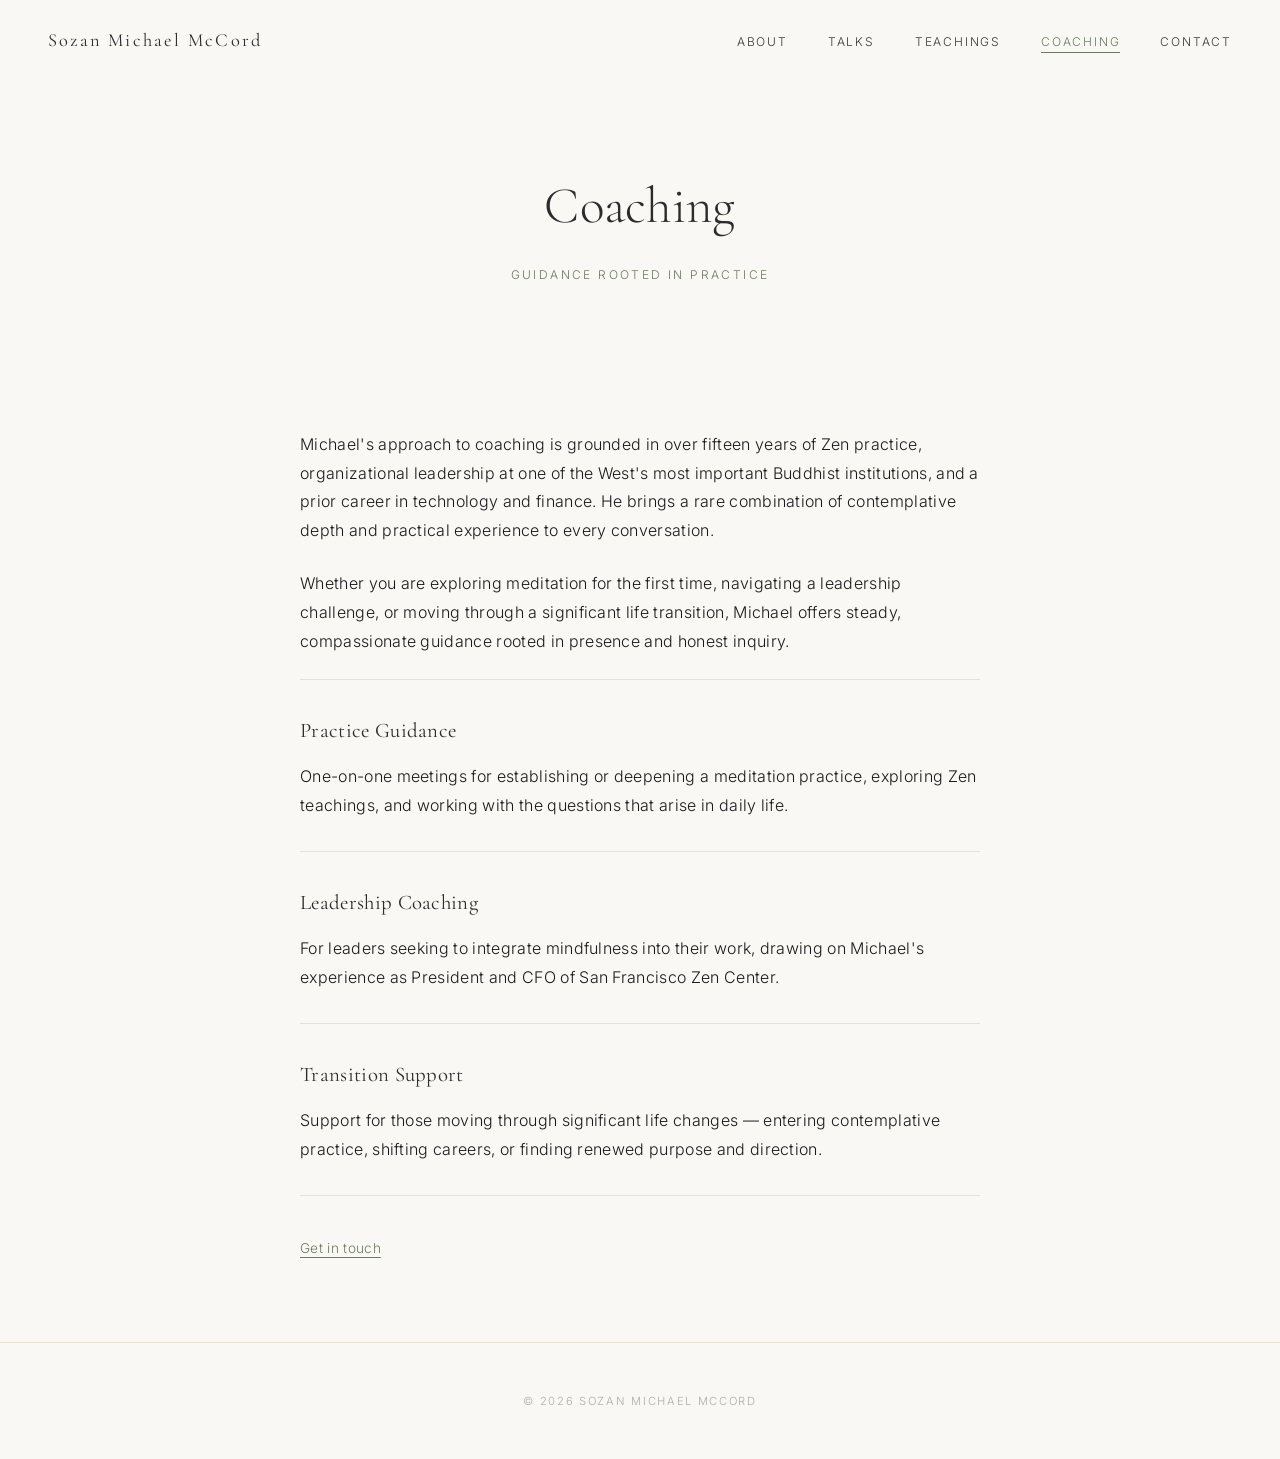
==== coaching.html @ 4ff05c6a "Build multi-page personal website for Sozan Michael McCord Static HTML/CSS site with 6 pages (index," ====
<!DOCTYPE html>
<html lang="en">
<head>
  <meta charset="UTF-8">
  <meta name="viewport" content="width=device-width, initial-scale=1.0">
  <title>Coaching — Sozan Michael McCord</title>
  <link rel="preconnect" href="https://fonts.googleapis.com">
  <link rel="preconnect" href="https://fonts.gstatic.com" crossorigin>
  <link href="https://fonts.googleapis.com/css2?family=Cormorant+Garamond:ital,wght@0,300;0,400;0,500;1,300;1,400;1,500&family=Inter:wght@300;400&display=swap" rel="stylesheet">
  <link rel="stylesheet" href="styles.css">
</head>
<body>

  <!-- Navigation -->
  <nav class="nav">
    <div class="nav-inner">
      <a href="index.html" class="nav-name">Sozan Michael McCord</a>
      <ul class="nav-links">
        <li><a href="about.html">About</a></li>
        <li><a href="talks.html">Talks</a></li>
        <li><a href="teachings.html">Teachings</a></li>
        <li><a href="coaching.html" class="active">Coaching</a></li>
        <li><a href="contact.html">Contact</a></li>
      </ul>
      <button class="hamburger" aria-label="Menu">
        <span></span>
        <span></span>
        <span></span>
      </button>
    </div>
  </nav>

  <div class="mobile-overlay"></div>
  <div class="mobile-panel">
    <a href="about.html">About</a>
    <a href="talks.html">Talks</a>
    <a href="teachings.html">Teachings</a>
    <a href="coaching.html" class="active">Coaching</a>
    <a href="contact.html">Contact</a>
  </div>

  <!-- Page Header -->
  <header class="page-header">
    <h1>Coaching</h1>
    <p class="subtitle">Guidance rooted in practice</p>
  </header>

  <!-- Offerings -->
  <section class="content-section">
    <div class="content-narrow reveal">
      <p>Michael's approach to coaching is grounded in over fifteen years of Zen practice, organizational leadership at one of the West's most important Buddhist institutions, and a prior career in technology and finance. He brings a rare combination of contemplative depth and practical experience to every conversation.</p>
      <p>Whether you are exploring meditation for the first time, navigating a leadership challenge, or moving through a significant life transition, Michael offers steady, compassionate guidance rooted in presence and honest inquiry.</p>

      <div class="offering">
        <h3>Practice Guidance</h3>
        <p>One-on-one meetings for establishing or deepening a meditation practice, exploring Zen teachings, and working with the questions that arise in daily life.</p>
      </div>

      <div class="offering">
        <h3>Leadership Coaching</h3>
        <p>For leaders seeking to integrate mindfulness into their work, drawing on Michael's experience as President and CFO of San Francisco Zen Center.</p>
      </div>

      <div class="offering">
        <h3>Transition Support</h3>
        <p>Support for those moving through significant life changes — entering contemplative practice, shifting careers, or finding renewed purpose and direction.</p>
      </div>

      <a href="contact.html" class="cta-link">Get in touch</a>
    </div>
  </section>

  <!-- Footer -->
  <footer class="footer">
    <p>&copy; 2026 Sozan Michael McCord</p>
  </footer>

  <script>
    window.addEventListener('scroll', () => {
      document.querySelector('.nav').classList.toggle('scrolled', window.scrollY > 50);
    });

    const hamburger = document.querySelector('.hamburger');
    const mobilePanel = document.querySelector('.mobile-panel');
    const mobileOverlay = document.querySelector('.mobile-overlay');

    function toggleMobile() {
      hamburger.classList.toggle('open');
      mobilePanel.classList.toggle('open');
      mobileOverlay.classList.toggle('open');
    }

    hamburger.addEventListener('click', toggleMobile);
    mobileOverlay.addEventListener('click', toggleMobile);

    const observer = new IntersectionObserver((entries) => {
      entries.forEach(entry => {
        if (entry.isIntersecting) entry.target.classList.add('visible');
      });
    }, { threshold: 0.15 });

    document.querySelectorAll('.reveal').forEach(el => observer.observe(el));
  </script>

</body>
</html>
---- styles.css ----
/* ── Custom Properties ── */
:root {
  --stone: #2c2c2c;
  --ink: #1a1a1a;
  --sand: #f5f0e8;
  --mist: #e8e2d6;
  --brush: #3a3a3a;
  --moss: #6b7c5e;
  --cloud: #faf8f4;
}

/* ── Reset & Base ── */
*,
*::before,
*::after {
  margin: 0;
  padding: 0;
  box-sizing: border-box;
}

html {
  scroll-behavior: smooth;
}

body {
  font-family: 'Inter', sans-serif;
  font-weight: 300;
  line-height: 1.8;
  letter-spacing: 0.02em;
  color: var(--ink);
  background: var(--cloud);
  -webkit-font-smoothing: antialiased;
  -moz-osx-font-smoothing: grayscale;
}

a {
  color: inherit;
  text-decoration: none;
}

ul {
  list-style: none;
}

img {
  max-width: 100%;
  display: block;
}

/* ── Typography ── */
h1, h2, h3, h4 {
  font-family: 'Cormorant Garamond', serif;
  font-weight: 300;
  color: var(--stone);
}

/* ── Navigation ── */
.nav {
  position: fixed;
  top: 0;
  left: 0;
  width: 100%;
  z-index: 1000;
  background: rgba(250, 248, 244, 0.9);
  backdrop-filter: blur(12px);
  -webkit-backdrop-filter: blur(12px);
  padding: 1.5rem 3rem;
  transition: padding 0.4s ease;
}

.nav.scrolled {
  padding: 0.8rem 3rem;
}

.nav-inner {
  max-width: 1200px;
  margin: 0 auto;
  display: flex;
  align-items: center;
  justify-content: space-between;
}

.nav-name {
  font-family: 'Cormorant Garamond', serif;
  font-weight: 400;
  font-size: 1.15rem;
  letter-spacing: 0.12em;
  color: var(--stone);
}

.nav-links {
  display: flex;
  gap: 2.5rem;
}

.nav-links a {
  font-size: 0.75rem;
  text-transform: uppercase;
  letter-spacing: 0.15em;
  color: var(--brush);
  position: relative;
  transition: color 0.3s ease;
}

.nav-links a::after {
  content: '';
  position: absolute;
  bottom: -4px;
  left: 0;
  width: 0;
  height: 1px;
  background: var(--moss);
  transition: width 0.3s ease;
}

.nav-links a:hover {
  color: var(--moss);
}

.nav-links a:hover::after {
  width: 100%;
}

.nav-links a.active {
  color: var(--moss);
}

.nav-links a.active::after {
  width: 100%;
}

/* ── Hamburger ── */
.hamburger {
  display: none;
  flex-direction: column;
  justify-content: center;
  gap: 5px;
  width: 28px;
  height: 28px;
  cursor: pointer;
  z-index: 1100;
  background: none;
  border: none;
}

.hamburger span {
  display: block;
  width: 100%;
  height: 1.5px;
  background: var(--stone);
  transition: transform 0.3s ease, opacity 0.3s ease;
}

.hamburger.open span:nth-child(1) {
  transform: translateY(6.5px) rotate(45deg);
}

.hamburger.open span:nth-child(2) {
  opacity: 0;
}

.hamburger.open span:nth-child(3) {
  transform: translateY(-6.5px) rotate(-45deg);
}

/* ── Mobile Nav Panel ── */
.mobile-panel {
  position: fixed;
  top: 0;
  right: -300px;
  width: 60vw;
  max-width: 300px;
  height: 100vh;
  background: var(--cloud);
  z-index: 1050;
  transition: right 0.4s ease;
  padding: 6rem 2rem 2rem;
  box-shadow: -4px 0 20px rgba(0, 0, 0, 0);
}

.mobile-panel.open {
  right: 0;
  box-shadow: -4px 0 20px rgba(0, 0, 0, 0.08);
}

.mobile-panel a {
  display: block;
  font-size: 0.8rem;
  text-transform: uppercase;
  letter-spacing: 0.15em;
  color: var(--brush);
  padding: 1rem 0;
  border-bottom: 1px solid var(--mist);
  transition: color 0.3s ease;
}

.mobile-panel a:hover,
.mobile-panel a.active {
  color: var(--moss);
}

.mobile-overlay {
  position: fixed;
  top: 0;
  left: 0;
  width: 100%;
  height: 100%;
  background: rgba(0, 0, 0, 0.15);
  z-index: 1040;
  opacity: 0;
  pointer-events: none;
  transition: opacity 0.4s ease;
}

.mobile-overlay.open {
  opacity: 1;
  pointer-events: auto;
}

/* ── Page Header ── */
.page-header {
  text-align: center;
  padding: 10rem 2rem 4rem;
}

.page-header h1 {
  font-size: clamp(2rem, 4vw, 3.5rem);
  margin-bottom: 0.75rem;
}

.page-header .subtitle {
  font-size: 0.75rem;
  text-transform: uppercase;
  letter-spacing: 0.2em;
  color: var(--moss);
}

/* ── Hero (index) ── */
.hero {
  min-height: 100vh;
  display: flex;
  flex-direction: column;
  align-items: center;
  justify-content: center;
  text-align: center;
  position: relative;
  padding: 2rem;
  overflow: hidden;
}

.hero-glow {
  position: absolute;
  width: 300px;
  height: 300px;
  border-radius: 50%;
  background: radial-gradient(circle, var(--moss) 0%, transparent 70%);
  opacity: 0.06;
  pointer-events: none;
  z-index: 0;
}

.hero-content {
  position: relative;
  z-index: 1;
}

.enso {
  width: 120px;
  height: 120px;
  opacity: 0;
  animation: fadeIn 2s ease forwards;
  margin: 0 auto 2rem;
}

@keyframes fadeIn {
  to { opacity: 0.2; }
}

@keyframes slideUp {
  from {
    opacity: 0;
    transform: translateY(20px);
  }
  to {
    opacity: 1;
    transform: translateY(0);
  }
}

.hero h1 {
  font-size: clamp(2.5rem, 5vw, 4.5rem);
  opacity: 0;
  animation: slideUp 1s ease forwards;
  animation-delay: 0.3s;
  margin-bottom: 1rem;
}

.hero .role {
  font-size: 0.8rem;
  text-transform: uppercase;
  letter-spacing: 0.25em;
  color: var(--moss);
  opacity: 0;
  animation: slideUp 1s ease forwards;
  animation-delay: 0.6s;
  margin-bottom: 0.5rem;
}

.hero .position {
  font-size: 0.7rem;
  text-transform: uppercase;
  letter-spacing: 0.2em;
  color: var(--brush);
  opacity: 0;
  animation: slideUp 1s ease forwards;
  animation-delay: 0.75s;
}

.hero .position span {
  opacity: 0.5;
}

.hero .verse {
  font-family: 'Cormorant Garamond', serif;
  font-weight: 300;
  font-style: italic;
  font-size: 1.15rem;
  line-height: 2;
  max-width: 400px;
  margin: 2.5rem auto 0;
  color: var(--stone);
  opacity: 0;
  animation: slideUp 1s ease forwards;
  animation-delay: 0.9s;
}

.scroll-hint {
  position: absolute;
  bottom: 3rem;
  display: flex;
  flex-direction: column;
  align-items: center;
  gap: 0.75rem;
  opacity: 0;
  animation: slideUp 1s ease forwards;
  animation-delay: 1.5s;
}

.scroll-hint span {
  font-size: 0.65rem;
  text-transform: uppercase;
  letter-spacing: 0.2em;
  color: var(--brush);
  opacity: 0.4;
}

.scroll-line {
  width: 1px;
  height: 40px;
  background: var(--brush);
  animation: pulse 2s ease-in-out infinite;
}

@keyframes pulse {
  0%, 100% { opacity: 0.2; }
  50% { opacity: 0.6; }
}

/* ── Content Sections ── */
.content-section {
  padding: 5rem 2rem;
}

.content-section.sand {
  background: var(--sand);
}

.content-narrow {
  max-width: 680px;
  margin: 0 auto;
}

.content-wide {
  max-width: 900px;
  margin: 0 auto;
}

.content-narrow p,
.content-wide p {
  margin-bottom: 1.5rem;
  color: var(--ink);
}

/* ── Scroll Reveal ── */
.reveal {
  opacity: 0;
  transform: translateY(30px);
  transition: opacity 0.8s ease, transform 0.8s ease;
}

.reveal.visible {
  opacity: 1;
  transform: translateY(0);
}

/* ── Timeline (about) ── */
.timeline {
  border-top: 1px solid var(--mist);
  margin-top: 3rem;
  padding-top: 2rem;
}

.timeline-item {
  display: flex;
  gap: 2rem;
  padding: 0.75rem 0;
}

.timeline-year {
  min-width: 90px;
  text-align: right;
  font-size: 0.8rem;
  color: var(--moss);
  letter-spacing: 0.05em;
  font-weight: 400;
}

.timeline-desc {
  font-size: 0.95rem;
  color: var(--brush);
}

/* ── Talks ── */
.filter-buttons {
  display: flex;
  flex-wrap: wrap;
  gap: 0.75rem;
  margin-bottom: 2.5rem;
}

.filter-btn {
  font-family: 'Inter', sans-serif;
  font-size: 0.7rem;
  text-transform: uppercase;
  letter-spacing: 0.12em;
  padding: 0.5rem 1.25rem;
  border: 1px solid var(--mist);
  background: transparent;
  color: var(--brush);
  cursor: pointer;
  transition: all 0.3s ease;
}

.filter-btn:hover,
.filter-btn.active {
  border-color: var(--moss);
  color: var(--moss);
  background: rgba(107, 124, 94, 0.06);
}

.talks-list {
  display: flex;
  flex-direction: column;
  gap: 0;
}

.talk-item {
  display: grid;
  grid-template-columns: 100px 1fr auto;
  align-items: center;
  gap: 1.5rem;
  padding: 1.25rem 1rem;
  border-bottom: 1px solid var(--mist);
  text-decoration: none;
  color: var(--ink);
  transition: transform 0.3s ease, box-shadow 0.3s ease;
}

.talk-item:first-child {
  border-top: 1px solid var(--mist);
}

.talk-item:hover {
  transform: translateX(4px);
  box-shadow: -3px 0 0 var(--moss);
}

.talk-date {
  font-size: 0.8rem;
  color: var(--brush);
  opacity: 0.7;
}

.talk-title {
  font-family: 'Cormorant Garamond', serif;
  font-weight: 400;
  font-size: 1.1rem;
  color: var(--stone);
}

.talk-tag {
  font-size: 0.65rem;
  text-transform: uppercase;
  letter-spacing: 0.1em;
  color: var(--moss);
  opacity: 0.8;
  white-space: nowrap;
}

.browse-link {
  display: inline-block;
  margin-top: 2.5rem;
  font-size: 0.8rem;
  color: var(--moss);
  letter-spacing: 0.05em;
  transition: opacity 0.3s ease;
}

.browse-link:hover {
  opacity: 0.7;
}

/* ── Teachings Quote ── */
.teaching-quote {
  max-width: 600px;
  margin: 0 auto;
  text-align: center;
  padding: 4rem 2rem;
}

.teaching-quote .line {
  width: 40px;
  height: 1px;
  background: var(--moss);
  margin: 0 auto 2.5rem;
}

.teaching-quote blockquote {
  font-family: 'Cormorant Garamond', serif;
  font-weight: 300;
  font-style: italic;
  font-size: clamp(1.4rem, 3vw, 2rem);
  line-height: 1.8;
  color: var(--stone);
  margin-bottom: 1.5rem;
}

.teaching-quote .attribution {
  font-size: 0.75rem;
  text-transform: uppercase;
  letter-spacing: 0.2em;
  color: var(--moss);
}

/* ── Coaching Offerings ── */
.offering {
  padding: 2rem 0;
  border-bottom: 1px solid var(--mist);
}

.offering:first-of-type {
  border-top: 1px solid var(--mist);
}

.offering h3 {
  font-family: 'Cormorant Garamond', serif;
  font-weight: 400;
  font-size: 1.3rem;
  margin-bottom: 0.75rem;
  color: var(--stone);
}

.offering p {
  margin-bottom: 0;
}

.cta-link {
  display: inline-block;
  margin-top: 2.5rem;
  font-size: 0.85rem;
  color: var(--moss);
  text-decoration: underline;
  text-underline-offset: 4px;
  transition: opacity 0.3s ease;
}

.cta-link:hover {
  opacity: 0.7;
}

/* ── Contact ── */
.contact-links {
  margin-top: 2rem;
}

.contact-links a {
  font-size: 0.8rem;
  text-transform: uppercase;
  letter-spacing: 0.12em;
  color: var(--moss);
  text-decoration: none;
  border-bottom: 1px solid transparent;
  transition: border-color 0.3s ease;
}

.contact-links a:hover {
  border-bottom-color: var(--moss);
}

/* ── Footer ── */
.footer {
  text-align: center;
  padding: 3rem 2rem;
  background: var(--cloud);
  border-top: 1px solid var(--mist);
}

.footer p {
  font-size: 0.7rem;
  text-transform: uppercase;
  letter-spacing: 0.15em;
  color: var(--brush);
  opacity: 0.4;
}

/* ── Responsive ── */
@media (max-width: 768px) {
  .nav {
    padding: 1rem 1.5rem;
  }

  .nav.scrolled {
    padding: 0.6rem 1.5rem;
  }

  .hamburger {
    display: flex;
  }

  .nav-links {
    display: none;
  }

  .page-header {
    padding: 8rem 1.5rem 3rem;
  }

  .content-section {
    padding: 3rem 1.5rem;
  }

  .talk-item {
    grid-template-columns: 1fr;
    gap: 0.25rem;
  }

  .talk-tag {
    justify-self: start;
  }

  .timeline-item {
    flex-direction: column;
    gap: 0.25rem;
  }

  .timeline-year {
    text-align: left;
  }

  .filter-buttons {
    gap: 0.5rem;
  }
}
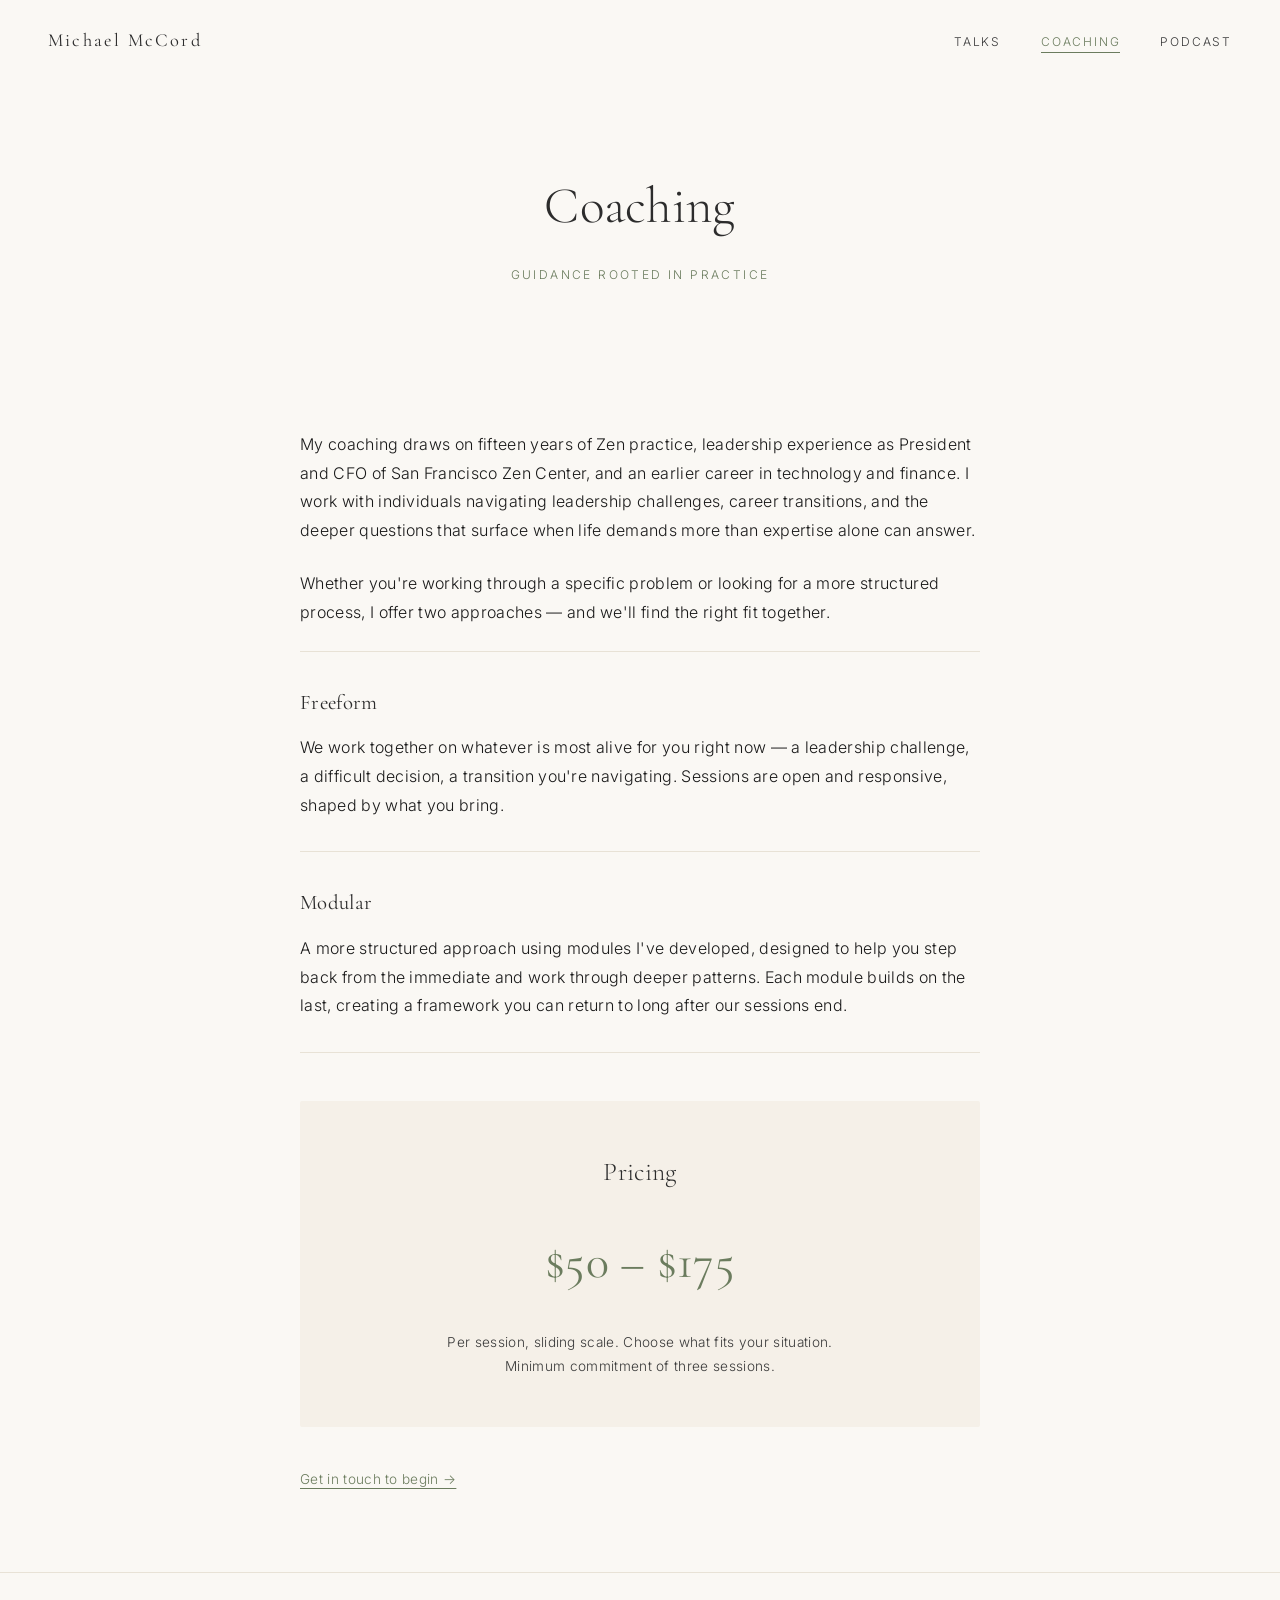
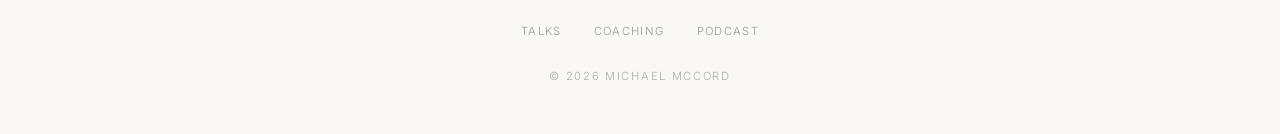
==== commit e9bc2ffa: "Restructure site: 4 pages with coaching pricing and Seeing Magenta podcast - Homepage: Zen priest / " ====
--- a/coaching.html
+++ b/coaching.html
@@ -3,7 +3,7 @@
 <head>
   <meta charset="UTF-8">
   <meta name="viewport" content="width=device-width, initial-scale=1.0">
-  <title>Coaching — Sozan Michael McCord</title>
+  <title>Coaching — Michael McCord</title>
   <link rel="preconnect" href="https://fonts.googleapis.com">
   <link rel="preconnect" href="https://fonts.gstatic.com" crossorigin>
   <link href="https://fonts.googleapis.com/css2?family=Cormorant+Garamond:ital,wght@0,300;0,400;0,500;1,300;1,400;1,500&family=Inter:wght@300;400&display=swap" rel="stylesheet">
@@ -14,13 +14,11 @@
   <!-- Navigation -->
   <nav class="nav">
     <div class="nav-inner">
-      <a href="index.html" class="nav-name">Sozan Michael McCord</a>
+      <a href="index.html" class="nav-name">Michael McCord</a>
       <ul class="nav-links">
-        <li><a href="about.html">About</a></li>
         <li><a href="talks.html">Talks</a></li>
-        <li><a href="teachings.html">Teachings</a></li>
         <li><a href="coaching.html" class="active">Coaching</a></li>
-        <li><a href="contact.html">Contact</a></li>
+        <li><a href="podcast.html">Podcast</a></li>
       </ul>
       <button class="hamburger" aria-label="Menu">
         <span></span>
@@ -32,11 +30,9 @@
 
   <div class="mobile-overlay"></div>
   <div class="mobile-panel">
-    <a href="about.html">About</a>
     <a href="talks.html">Talks</a>
-    <a href="teachings.html">Teachings</a>
     <a href="coaching.html" class="active">Coaching</a>
-    <a href="contact.html">Contact</a>
+    <a href="podcast.html">Podcast</a>
   </div>
 
   <!-- Page Header -->
@@ -45,34 +41,42 @@
     <p class="subtitle">Guidance rooted in practice</p>
   </header>
 
-  <!-- Offerings -->
+  <!-- Coaching Content -->
   <section class="content-section">
     <div class="content-narrow reveal">
-      <p>Michael's approach to coaching is grounded in over fifteen years of Zen practice, organizational leadership at one of the West's most important Buddhist institutions, and a prior career in technology and finance. He brings a rare combination of contemplative depth and practical experience to every conversation.</p>
-      <p>Whether you are exploring meditation for the first time, navigating a leadership challenge, or moving through a significant life transition, Michael offers steady, compassionate guidance rooted in presence and honest inquiry.</p>
+      <p>My coaching draws on fifteen years of Zen practice, leadership experience as President and CFO of San Francisco Zen Center, and an earlier career in technology and finance. I work with individuals navigating leadership challenges, career transitions, and the deeper questions that surface when life demands more than expertise alone can answer.</p>
+      <p>Whether you're working through a specific problem or looking for a more structured process, I offer two approaches — and we'll find the right fit together.</p>
 
       <div class="offering">
-        <h3>Practice Guidance</h3>
-        <p>One-on-one meetings for establishing or deepening a meditation practice, exploring Zen teachings, and working with the questions that arise in daily life.</p>
+        <h3>Freeform</h3>
+        <p>We work together on whatever is most alive for you right now — a leadership challenge, a difficult decision, a transition you're navigating. Sessions are open and responsive, shaped by what you bring.</p>
       </div>
 
       <div class="offering">
-        <h3>Leadership Coaching</h3>
-        <p>For leaders seeking to integrate mindfulness into their work, drawing on Michael's experience as President and CFO of San Francisco Zen Center.</p>
+        <h3>Modular</h3>
+        <p>A more structured approach using modules I've developed, designed to help you step back from the immediate and work through deeper patterns. Each module builds on the last, creating a framework you can return to long after our sessions end.</p>
       </div>
 
-      <div class="offering">
-        <h3>Transition Support</h3>
-        <p>Support for those moving through significant life changes — entering contemplative practice, shifting careers, or finding renewed purpose and direction.</p>
+      <!-- Pricing -->
+      <div class="pricing reveal">
+        <h2>Pricing</h2>
+        <div class="pricing-range">$50 – $175</div>
+        <p class="pricing-note">Per session, sliding scale. Choose what fits your situation.</p>
+        <p class="pricing-note">Minimum commitment of three sessions.</p>
       </div>
 
-      <a href="contact.html" class="cta-link">Get in touch</a>
+      <a href="mailto:michael.mccord@sfzc.org" class="cta-link">Get in touch to begin &rarr;</a>
     </div>
   </section>
 
   <!-- Footer -->
   <footer class="footer">
-    <p>&copy; 2026 Sozan Michael McCord</p>
+    <div class="footer-links">
+      <a href="talks.html">Talks</a>
+      <a href="coaching.html">Coaching</a>
+      <a href="podcast.html">Podcast</a>
+    </div>
+    <p>&copy; 2026 Michael McCord</p>
   </footer>
 
   <script>
--- a/styles.css
+++ b/styles.css
@@ -7,6 +7,7 @@
   --brush: #3a3a3a;
   --moss: #6b7c5e;
   --cloud: #faf8f4;
+  --magenta: #8b3a6b;
 }
 
 /* ── Reset & Base ── */
@@ -276,6 +277,22 @@
   to { opacity: 0.2; }
 }
 
+.hero-portrait {
+  width: 160px;
+  height: 160px;
+  border-radius: 50%;
+  object-fit: cover;
+  margin: 0 auto 2rem;
+  opacity: 0;
+  animation: portraitFadeIn 2s ease forwards;
+  animation-delay: 0.15s;
+  box-shadow: 0 4px 24px rgba(0, 0, 0, 0.08);
+}
+
+@keyframes portraitFadeIn {
+  to { opacity: 1; }
+}
+
 @keyframes slideUp {
   from {
     opacity: 0;
@@ -306,28 +323,14 @@
   margin-bottom: 0.5rem;
 }
 
-.hero .position {
-  font-size: 0.7rem;
-  text-transform: uppercase;
-  letter-spacing: 0.2em;
-  color: var(--brush);
-  opacity: 0;
-  animation: slideUp 1s ease forwards;
-  animation-delay: 0.75s;
-}
-
-.hero .position span {
-  opacity: 0.5;
-}
-
-.hero .verse {
+.hero .tagline {
   font-family: 'Cormorant Garamond', serif;
   font-weight: 300;
   font-style: italic;
   font-size: 1.15rem;
   line-height: 2;
-  max-width: 400px;
-  margin: 2.5rem auto 0;
+  max-width: 500px;
+  margin: 2rem auto 0;
   color: var(--stone);
   opacity: 0;
   animation: slideUp 1s ease forwards;
@@ -391,6 +394,12 @@
   color: var(--ink);
 }
 
+.section-heading {
+  font-size: clamp(1.6rem, 3vw, 2.2rem);
+  margin-bottom: 2rem;
+  text-align: center;
+}
+
 /* ── Scroll Reveal ── */
 .reveal {
   opacity: 0;
@@ -401,33 +410,6 @@
 .reveal.visible {
   opacity: 1;
   transform: translateY(0);
-}
-
-/* ── Timeline (about) ── */
-.timeline {
-  border-top: 1px solid var(--mist);
-  margin-top: 3rem;
-  padding-top: 2rem;
-}
-
-.timeline-item {
-  display: flex;
-  gap: 2rem;
-  padding: 0.75rem 0;
-}
-
-.timeline-year {
-  min-width: 90px;
-  text-align: right;
-  font-size: 0.8rem;
-  color: var(--moss);
-  letter-spacing: 0.05em;
-  font-weight: 400;
-}
-
-.timeline-desc {
-  font-size: 0.95rem;
-  color: var(--brush);
 }
 
 /* ── Talks ── */
@@ -520,38 +502,6 @@
   opacity: 0.7;
 }
 
-/* ── Teachings Quote ── */
-.teaching-quote {
-  max-width: 600px;
-  margin: 0 auto;
-  text-align: center;
-  padding: 4rem 2rem;
-}
-
-.teaching-quote .line {
-  width: 40px;
-  height: 1px;
-  background: var(--moss);
-  margin: 0 auto 2.5rem;
-}
-
-.teaching-quote blockquote {
-  font-family: 'Cormorant Garamond', serif;
-  font-weight: 300;
-  font-style: italic;
-  font-size: clamp(1.4rem, 3vw, 2rem);
-  line-height: 1.8;
-  color: var(--stone);
-  margin-bottom: 1.5rem;
-}
-
-.teaching-quote .attribution {
-  font-size: 0.75rem;
-  text-transform: uppercase;
-  letter-spacing: 0.2em;
-  color: var(--moss);
-}
-
 /* ── Coaching Offerings ── */
 .offering {
   padding: 2rem 0;
@@ -574,6 +524,36 @@
   margin-bottom: 0;
 }
 
+/* ── Pricing ── */
+.pricing {
+  margin-top: 3rem;
+  padding: 3rem;
+  background: var(--sand);
+  border-radius: 2px;
+}
+
+.pricing h2 {
+  font-size: 1.6rem;
+  margin-bottom: 0.5rem;
+  text-align: center;
+}
+
+.pricing .pricing-range {
+  text-align: center;
+  font-family: 'Cormorant Garamond', serif;
+  font-size: clamp(2rem, 4vw, 3rem);
+  font-weight: 400;
+  color: var(--moss);
+  margin: 1.5rem 0;
+}
+
+.pricing .pricing-note {
+  text-align: center;
+  font-size: 0.85rem;
+  color: var(--brush);
+  margin-bottom: 0;
+}
+
 .cta-link {
   display: inline-block;
   margin-top: 2.5rem;
@@ -588,23 +568,51 @@
   opacity: 0.7;
 }
 
-/* ── Contact ── */
-.contact-links {
-  margin-top: 2rem;
-}
-
-.contact-links a {
-  font-size: 0.8rem;
-  text-transform: uppercase;
-  letter-spacing: 0.12em;
-  color: var(--moss);
-  text-decoration: none;
-  border-bottom: 1px solid transparent;
-  transition: border-color 0.3s ease;
-}
-
-.contact-links a:hover {
-  border-bottom-color: var(--moss);
+/* ── Podcast ── */
+.podcast-brand {
+  text-align: center;
+  max-width: 600px;
+  margin: 0 auto 3rem;
+}
+
+.podcast-brand .podcast-name {
+  font-size: clamp(1.8rem, 4vw, 2.8rem);
+  color: var(--magenta);
+  margin-bottom: 0.75rem;
+}
+
+.podcast-brand .podcast-tagline {
+  font-family: 'Cormorant Garamond', serif;
+  font-weight: 300;
+  font-style: italic;
+  font-size: 1.1rem;
+  color: var(--brush);
+}
+
+.podcast-concept {
+  max-width: 680px;
+  margin: 0 auto;
+}
+
+.podcast-episodes {
+  margin-top: 3rem;
+  border-top: 1px solid var(--mist);
+  padding-top: 2rem;
+}
+
+.podcast-episodes h3 {
+  font-size: 1.2rem;
+  margin-bottom: 1.5rem;
+  font-weight: 400;
+}
+
+.episode-placeholder {
+  padding: 2.5rem;
+  border: 1px dashed var(--mist);
+  text-align: center;
+  color: var(--brush);
+  font-size: 0.85rem;
+  opacity: 0.7;
 }
 
 /* ── Footer ── */
@@ -613,6 +621,26 @@
   padding: 3rem 2rem;
   background: var(--cloud);
   border-top: 1px solid var(--mist);
+}
+
+.footer-links {
+  margin-bottom: 1.5rem;
+  display: flex;
+  justify-content: center;
+  gap: 2rem;
+}
+
+.footer-links a {
+  font-size: 0.7rem;
+  text-transform: uppercase;
+  letter-spacing: 0.12em;
+  color: var(--brush);
+  opacity: 0.5;
+  transition: opacity 0.3s ease;
+}
+
+.footer-links a:hover {
+  opacity: 0.8;
 }
 
 .footer p {
@@ -658,16 +686,16 @@
     justify-self: start;
   }
 
-  .timeline-item {
-    flex-direction: column;
-    gap: 0.25rem;
-  }
-
-  .timeline-year {
-    text-align: left;
-  }
-
   .filter-buttons {
     gap: 0.5rem;
   }
-}
+
+  .pricing {
+    padding: 2rem 1.5rem;
+  }
+
+  .footer-links {
+    flex-wrap: wrap;
+    gap: 1rem;
+  }
+}
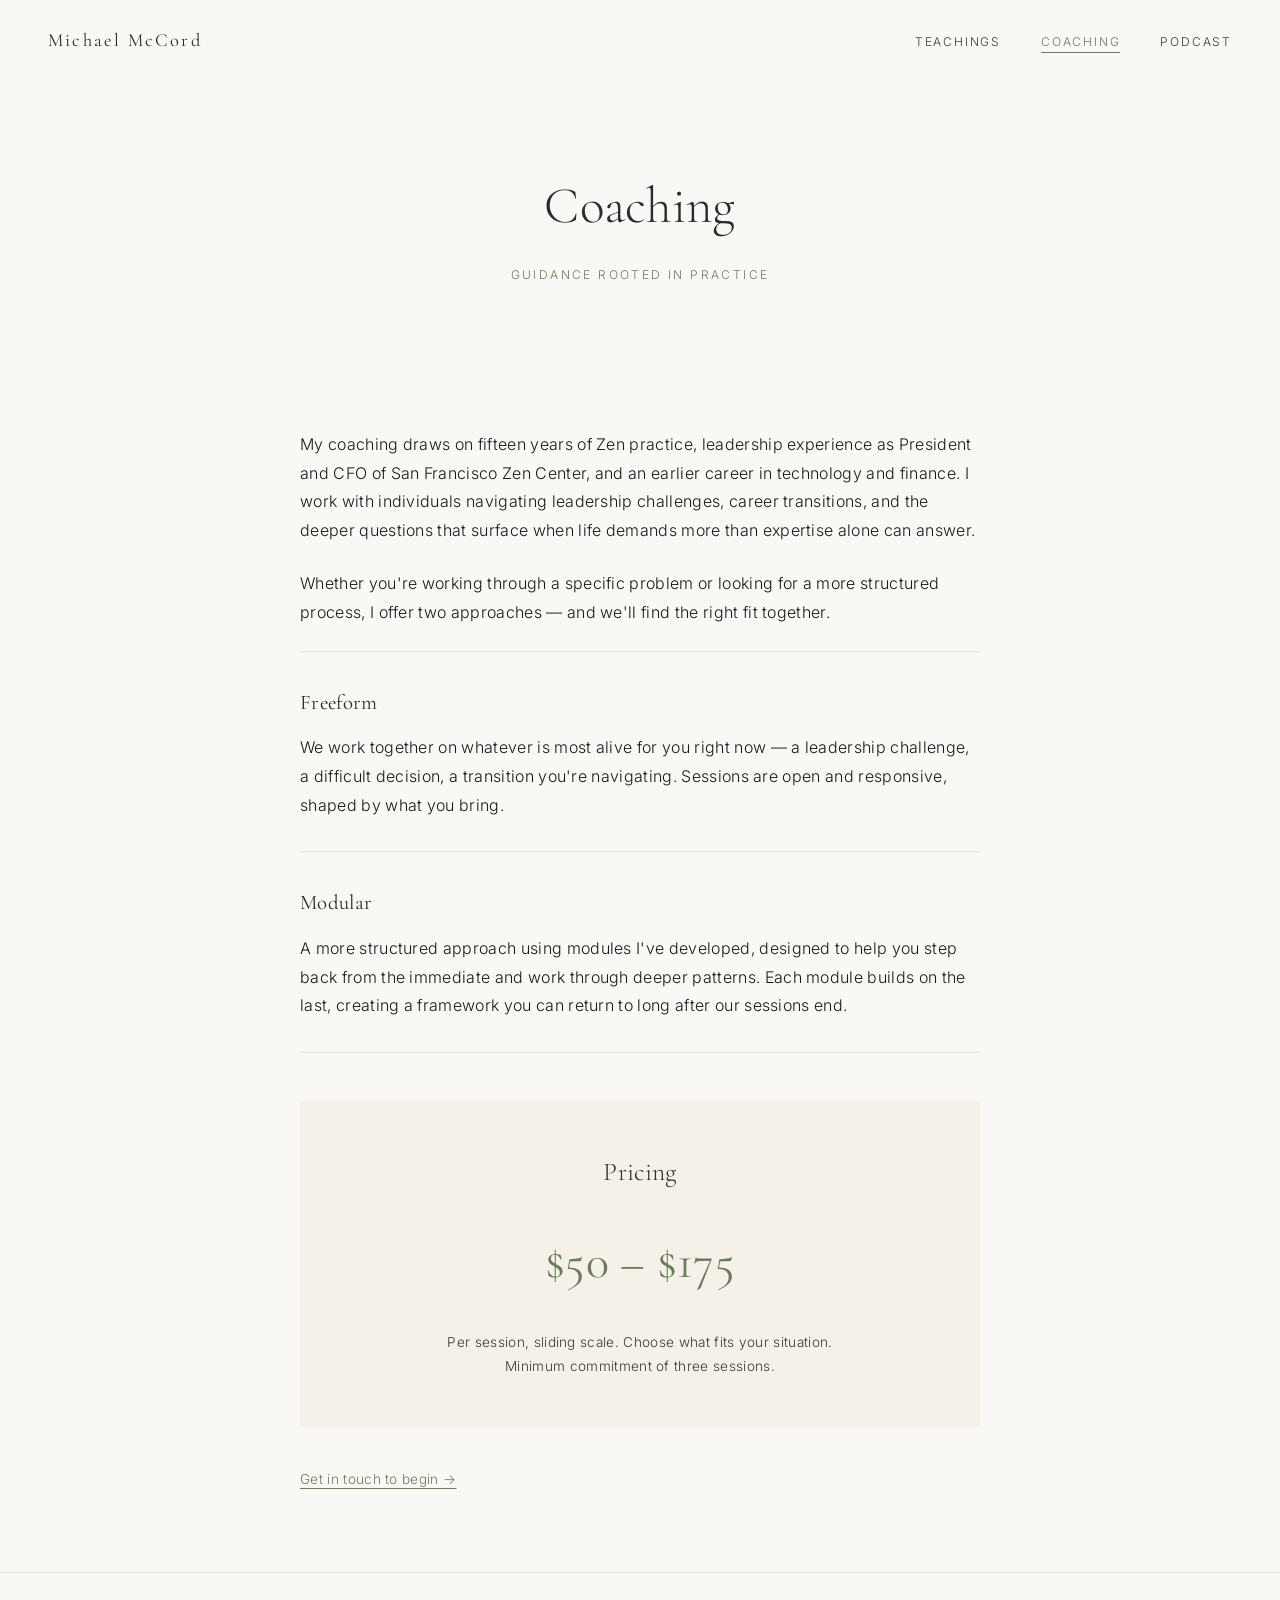
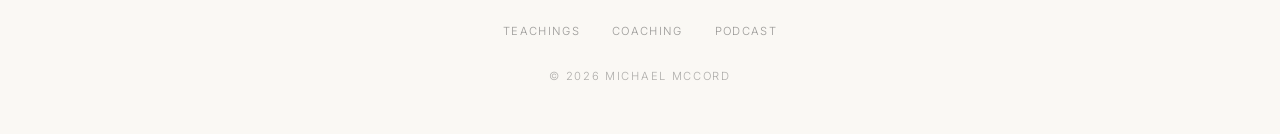
==== commit 655257ec: "Rename Talks to Teachings nav link, update coaching contact email - Nav and footer links now say "Te" ====
--- a/coaching.html
+++ b/coaching.html
@@ -16,7 +16,7 @@
     <div class="nav-inner">
       <a href="index.html" class="nav-name">Michael McCord</a>
       <ul class="nav-links">
-        <li><a href="talks.html">Talks</a></li>
+        <li><a href="talks.html">Teachings</a></li>
         <li><a href="coaching.html" class="active">Coaching</a></li>
         <li><a href="podcast.html">Podcast</a></li>
       </ul>
@@ -30,7 +30,7 @@
 
   <div class="mobile-overlay"></div>
   <div class="mobile-panel">
-    <a href="talks.html">Talks</a>
+    <a href="talks.html">Teachings</a>
     <a href="coaching.html" class="active">Coaching</a>
     <a href="podcast.html">Podcast</a>
   </div>
@@ -65,14 +65,14 @@
         <p class="pricing-note">Minimum commitment of three sessions.</p>
       </div>
 
-      <a href="mailto:michael.mccord@sfzc.org" class="cta-link">Get in touch to begin &rarr;</a>
+      <a href="mailto:michaelmccord@mail.com" class="cta-link">Get in touch to begin &rarr;</a>
     </div>
   </section>
 
   <!-- Footer -->
   <footer class="footer">
     <div class="footer-links">
-      <a href="talks.html">Talks</a>
+      <a href="talks.html">Teachings</a>
       <a href="coaching.html">Coaching</a>
       <a href="podcast.html">Podcast</a>
     </div>
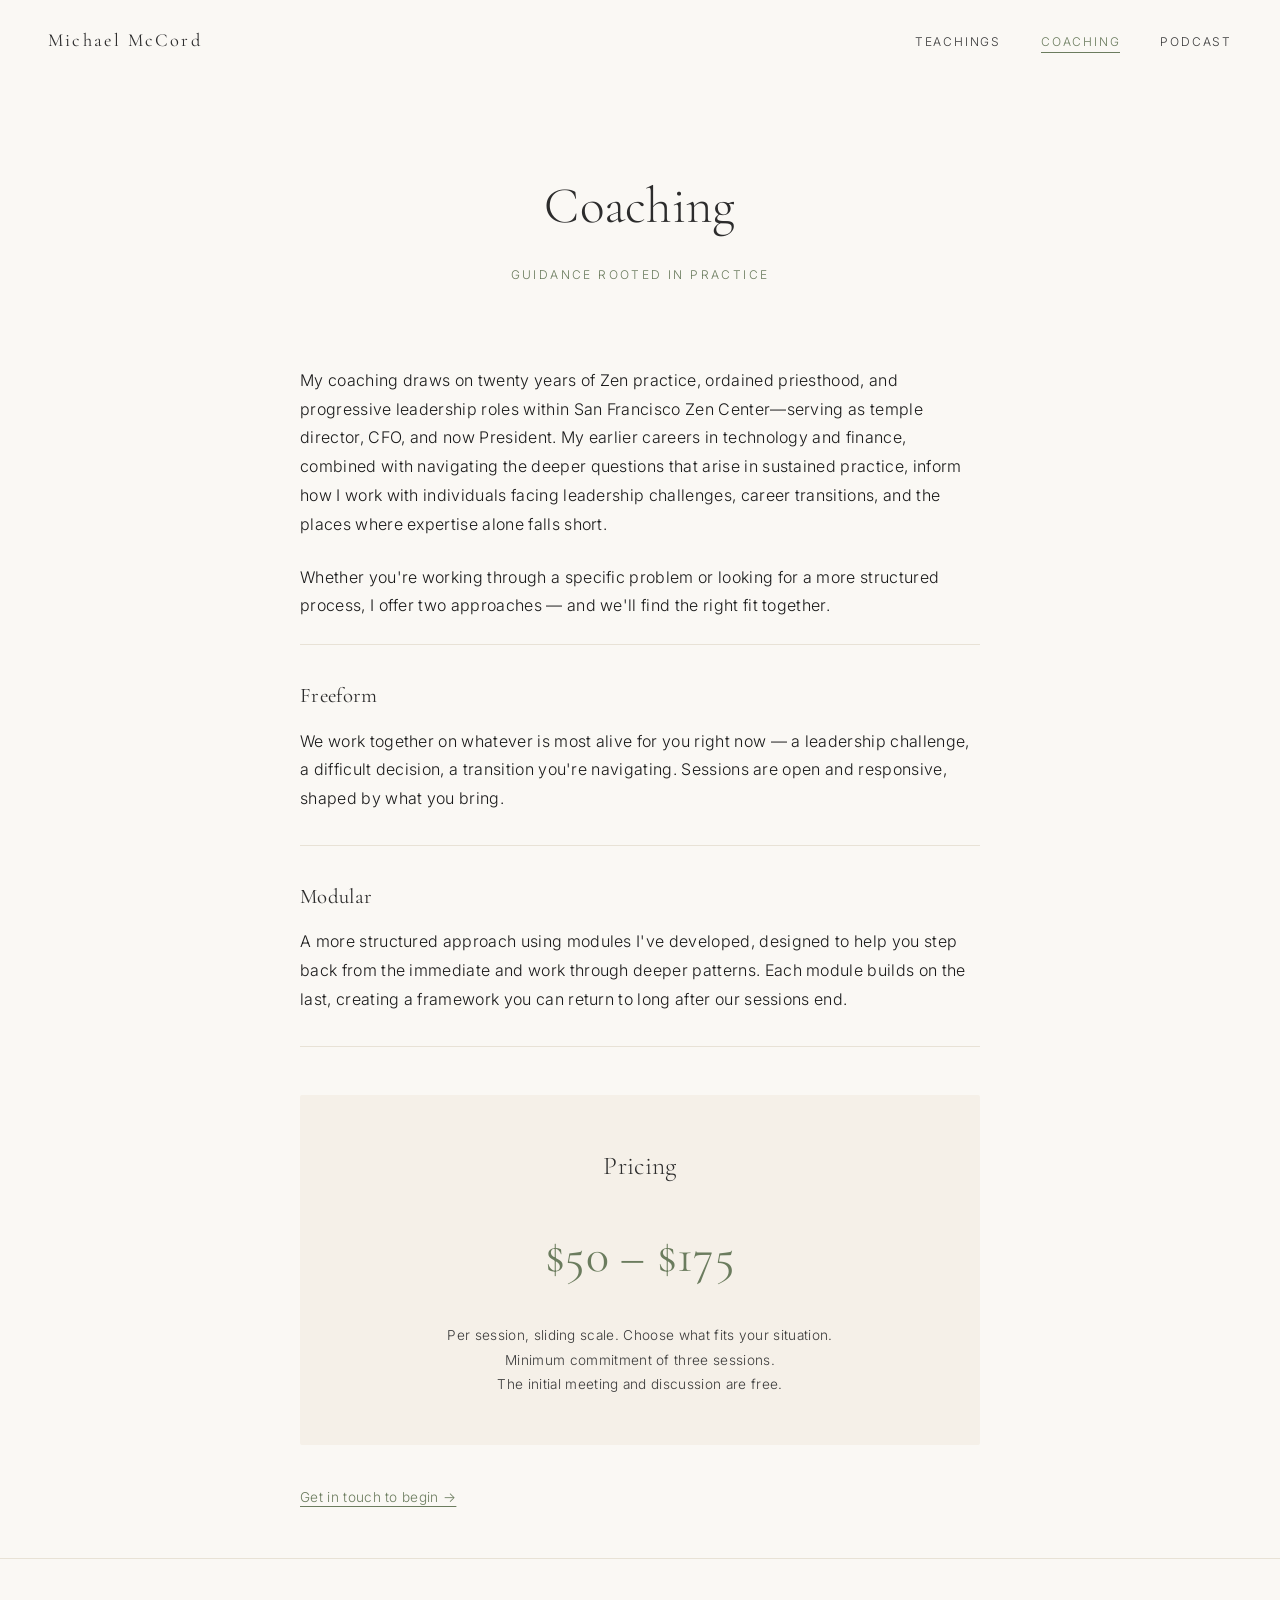
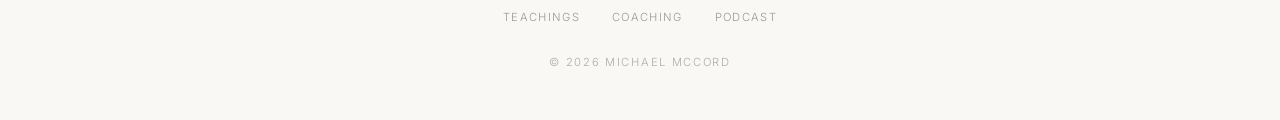
==== commit 0cd6c5b4: "Update coaching bio, add free initial meeting, rename Lectures to Texts, remove Sesshin filter, fix " ====
--- a/coaching.html
+++ b/coaching.html
@@ -44,7 +44,7 @@
   <!-- Coaching Content -->
   <section class="content-section">
     <div class="content-narrow reveal">
-      <p>My coaching draws on fifteen years of Zen practice, leadership experience as President and CFO of San Francisco Zen Center, and an earlier career in technology and finance. I work with individuals navigating leadership challenges, career transitions, and the deeper questions that surface when life demands more than expertise alone can answer.</p>
+      <p>My coaching draws on twenty years of Zen practice, ordained priesthood, and progressive leadership roles within San Francisco Zen Center—serving as temple director, CFO, and now President. My earlier careers in technology and finance, combined with navigating the deeper questions that arise in sustained practice, inform how I work with individuals facing leadership challenges, career transitions, and the places where expertise alone falls short.</p>
       <p>Whether you're working through a specific problem or looking for a more structured process, I offer two approaches — and we'll find the right fit together.</p>
 
       <div class="offering">
@@ -63,9 +63,10 @@
         <div class="pricing-range">$50 – $175</div>
         <p class="pricing-note">Per session, sliding scale. Choose what fits your situation.</p>
         <p class="pricing-note">Minimum commitment of three sessions.</p>
+        <p class="pricing-note">The initial meeting and discussion are free.</p>
       </div>
 
-      <a href="mailto:michaelmccord@mail.com" class="cta-link">Get in touch to begin &rarr;</a>
+      <a href="mailto:mail@michaelmccord.us" class="cta-link">Get in touch to begin &rarr;</a>
     </div>
   </section>
 
--- a/styles.css
+++ b/styles.css
@@ -221,7 +221,7 @@
 /* ── Page Header ── */
 .page-header {
   text-align: center;
-  padding: 10rem 2rem 4rem;
+  padding: 10rem 2rem 2rem;
 }
 
 .page-header h1 {
@@ -282,6 +282,7 @@
   height: 160px;
   border-radius: 50%;
   object-fit: cover;
+  object-position: 70% center;
   margin: 0 auto 2rem;
   opacity: 0;
   animation: portraitFadeIn 2s ease forwards;
@@ -371,7 +372,7 @@
 
 /* ── Content Sections ── */
 .content-section {
-  padding: 5rem 2rem;
+  padding: 3rem 2rem;
 }
 
 .content-section.sand {
@@ -670,11 +671,11 @@
   }
 
   .page-header {
-    padding: 8rem 1.5rem 3rem;
+    padding: 8rem 1.5rem 1.5rem;
   }
 
   .content-section {
-    padding: 3rem 1.5rem;
+    padding: 2rem 1.5rem;
   }
 
   .talk-item {
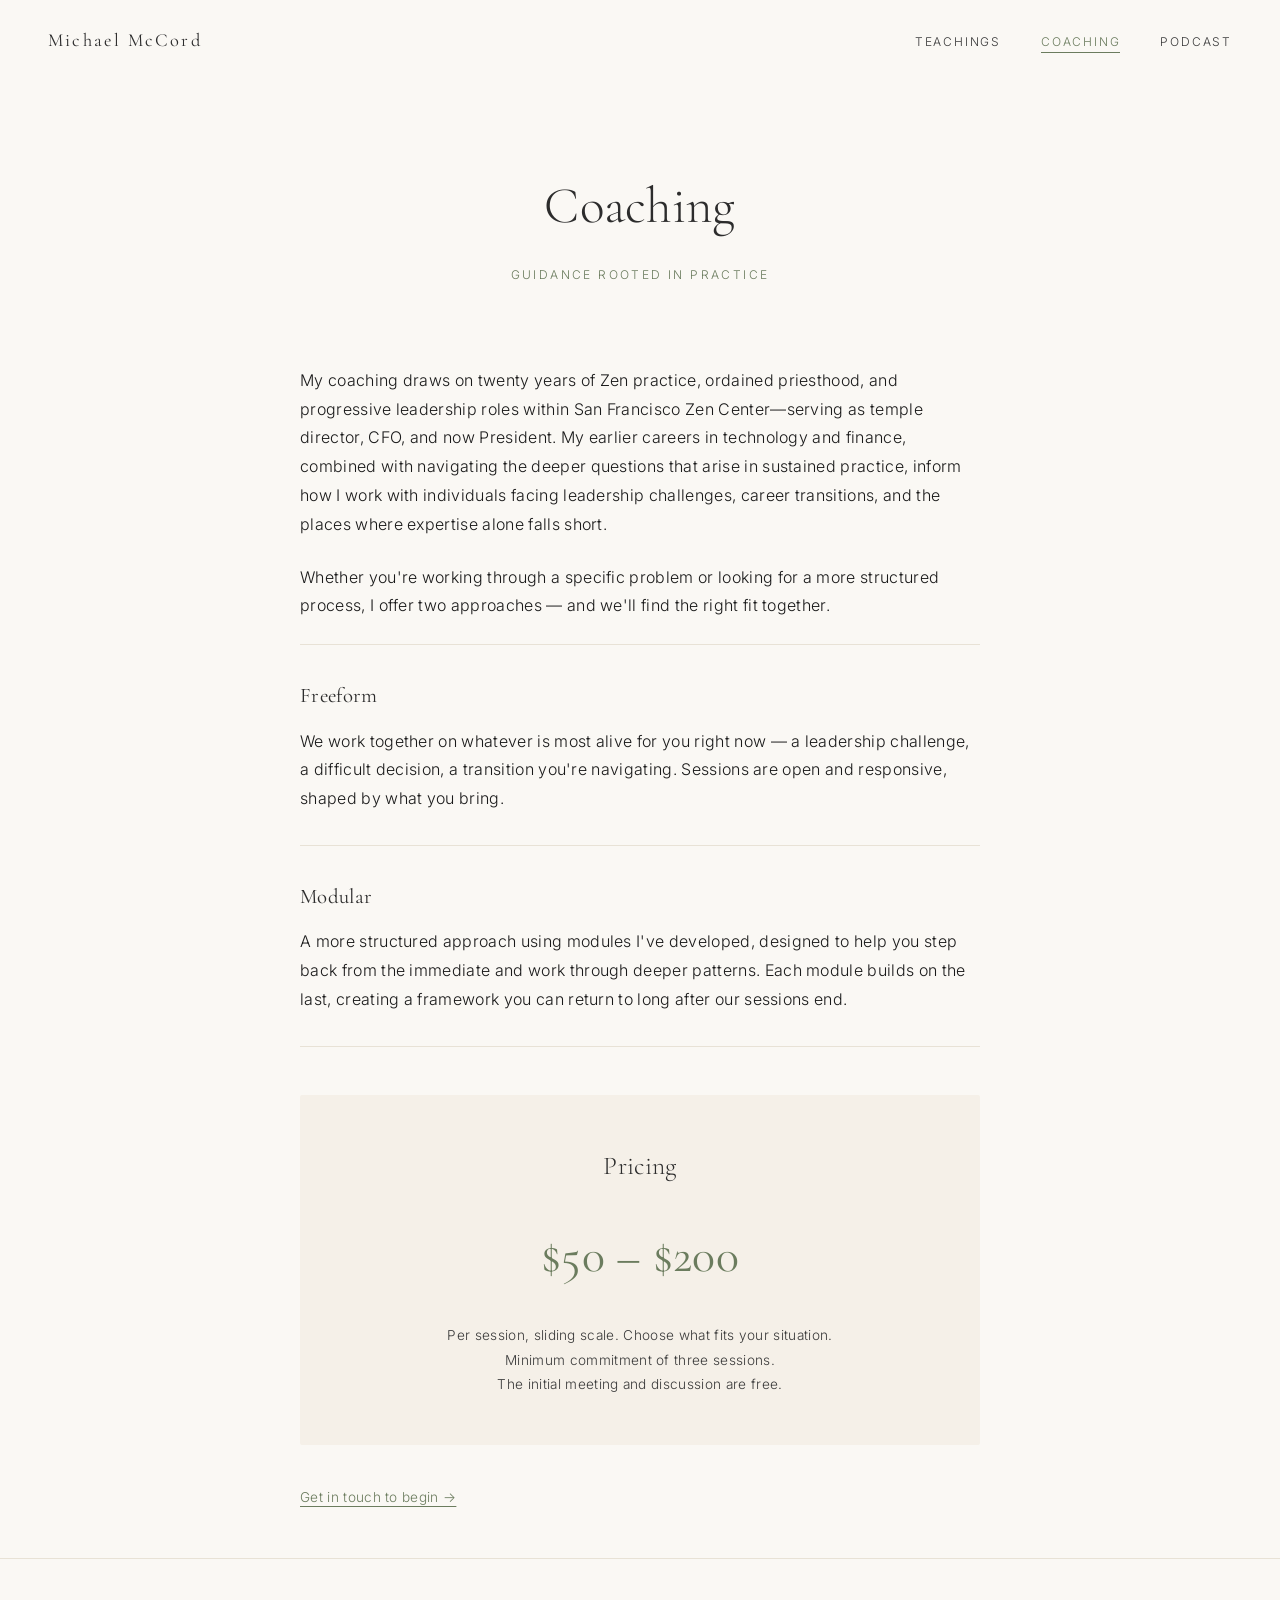
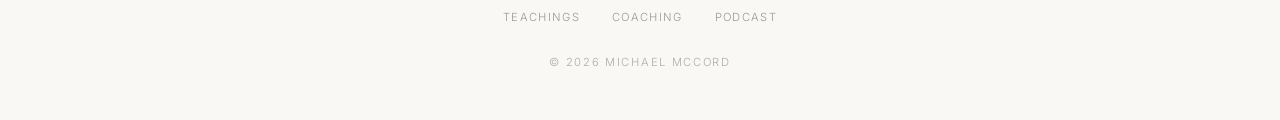
==== commit a842c219: "Update coaching pricing range to $50-$200 Co-Authored-By: Claude Opus 4.6 <noreply@anthropic.com> Cl" ====
--- a/coaching.html
+++ b/coaching.html
@@ -60,7 +60,7 @@
       <!-- Pricing -->
       <div class="pricing reveal">
         <h2>Pricing</h2>
-        <div class="pricing-range">$50 – $175</div>
+        <div class="pricing-range">$50 – $200</div>
         <p class="pricing-note">Per session, sliding scale. Choose what fits your situation.</p>
         <p class="pricing-note">Minimum commitment of three sessions.</p>
         <p class="pricing-note">The initial meeting and discussion are free.</p>
--- a/styles.css
+++ b/styles.css
@@ -503,6 +503,65 @@
   opacity: 0.7;
 }
 
+/* ── Teaching Cards ── */
+.teachings-grid {
+  display: grid;
+  grid-template-columns: repeat(auto-fill, minmax(340px, 1fr));
+  gap: 2rem;
+}
+
+.teaching-card {
+  background: var(--cloud);
+  padding: 2rem;
+  border: 1px solid var(--mist);
+  transition: box-shadow 0.3s ease;
+}
+
+.teaching-card:hover {
+  box-shadow: 0 4px 20px rgba(0, 0, 0, 0.06);
+}
+
+.teaching-card h3 {
+  font-family: 'Cormorant Garamond', serif;
+  font-weight: 400;
+  font-size: 1.3rem;
+  color: var(--stone);
+  margin: 0.75rem 0 0.25rem;
+}
+
+.teaching-description {
+  font-size: 0.85rem;
+  color: var(--brush);
+  margin-bottom: 1rem;
+}
+
+.teaching-link {
+  font-size: 0.8rem;
+  color: var(--moss);
+  letter-spacing: 0.05em;
+  transition: opacity 0.3s ease;
+}
+
+.teaching-link:hover {
+  opacity: 0.7;
+}
+
+.video-embed {
+  position: relative;
+  padding-bottom: 56.25%;
+  height: 0;
+  overflow: hidden;
+  margin-top: 1rem;
+}
+
+.video-embed iframe {
+  position: absolute;
+  top: 0;
+  left: 0;
+  width: 100%;
+  height: 100%;
+}
+
 /* ── Coaching Offerings ── */
 .offering {
   padding: 2rem 0;
@@ -691,6 +750,14 @@
     gap: 0.5rem;
   }
 
+  .teachings-grid {
+    grid-template-columns: 1fr;
+  }
+
+  .teaching-card {
+    padding: 1.5rem;
+  }
+
   .pricing {
     padding: 2rem 1.5rem;
   }
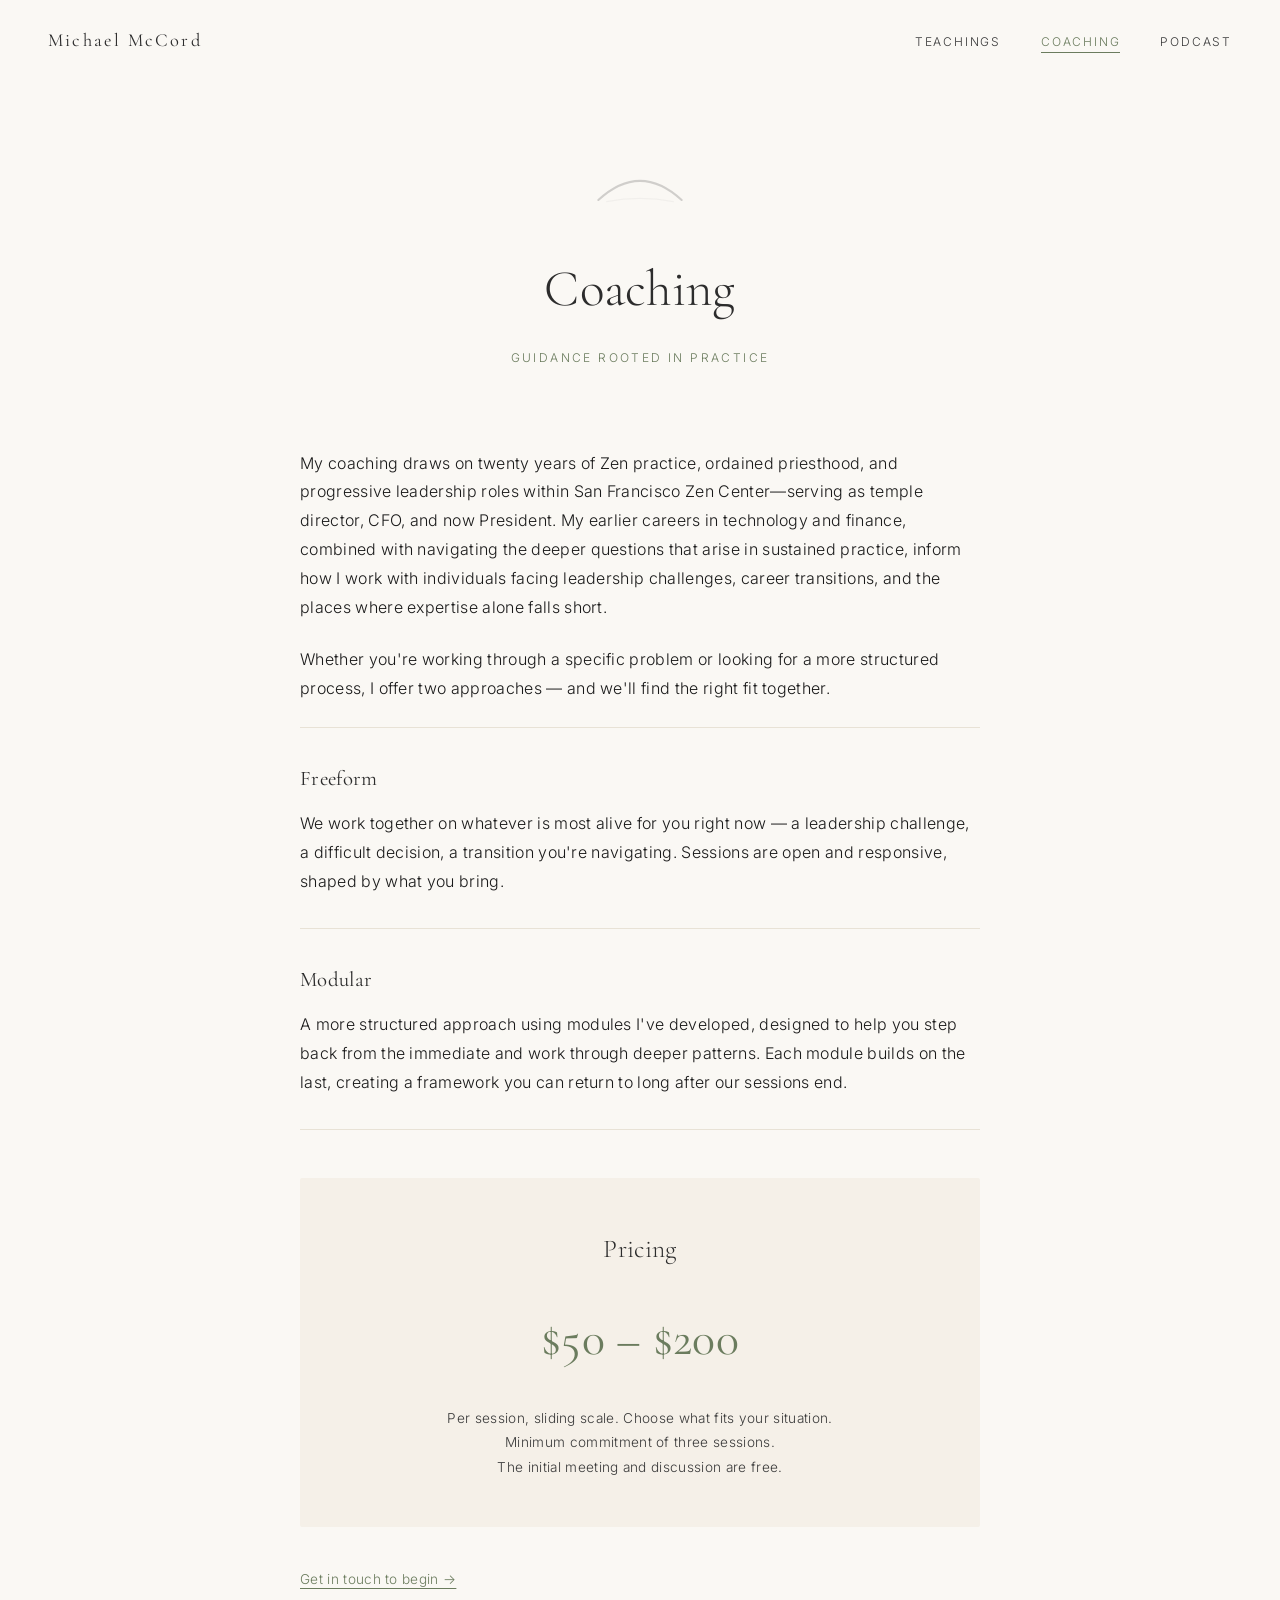
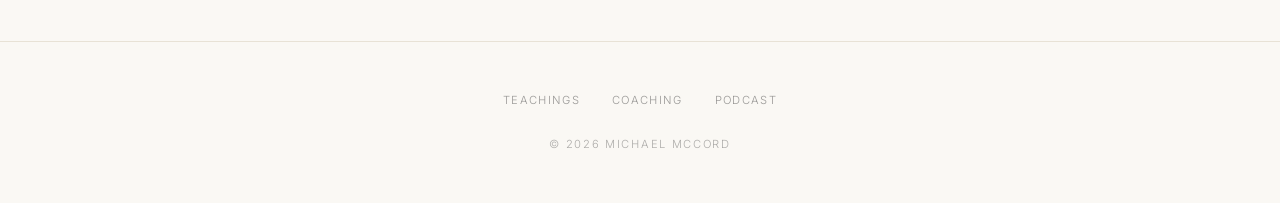
==== commit 8b44f15c: "Add zen bridge icon above coaching page header Minimal SVG arc inspired by a Japanese moon bridge, w" ====
--- a/coaching.html
+++ b/coaching.html
@@ -37,6 +37,10 @@
 
   <!-- Page Header -->
   <header class="page-header">
+    <svg class="page-icon" viewBox="0 0 120 60" xmlns="http://www.w3.org/2000/svg">
+      <path d="M 10 48 Q 60 2 110 48" fill="none" stroke="#2c2c2c" stroke-width="2.5" stroke-linecap="round"/>
+      <path d="M 20 50 Q 60 42 100 50" fill="none" stroke="#2c2c2c" stroke-width="1.5" stroke-linecap="round" opacity="0.2"/>
+    </svg>
     <h1>Coaching</h1>
     <p class="subtitle">Guidance rooted in practice</p>
   </header>
--- a/styles.css
+++ b/styles.css
@@ -236,6 +236,14 @@
   color: var(--moss);
 }
 
+.page-icon {
+  width: 100px;
+  height: 50px;
+  margin: 0 auto 1.5rem;
+  opacity: 0;
+  animation: fadeIn 2s ease forwards;
+}
+
 /* ── Hero (index) ── */
 .hero {
   min-height: 100vh;
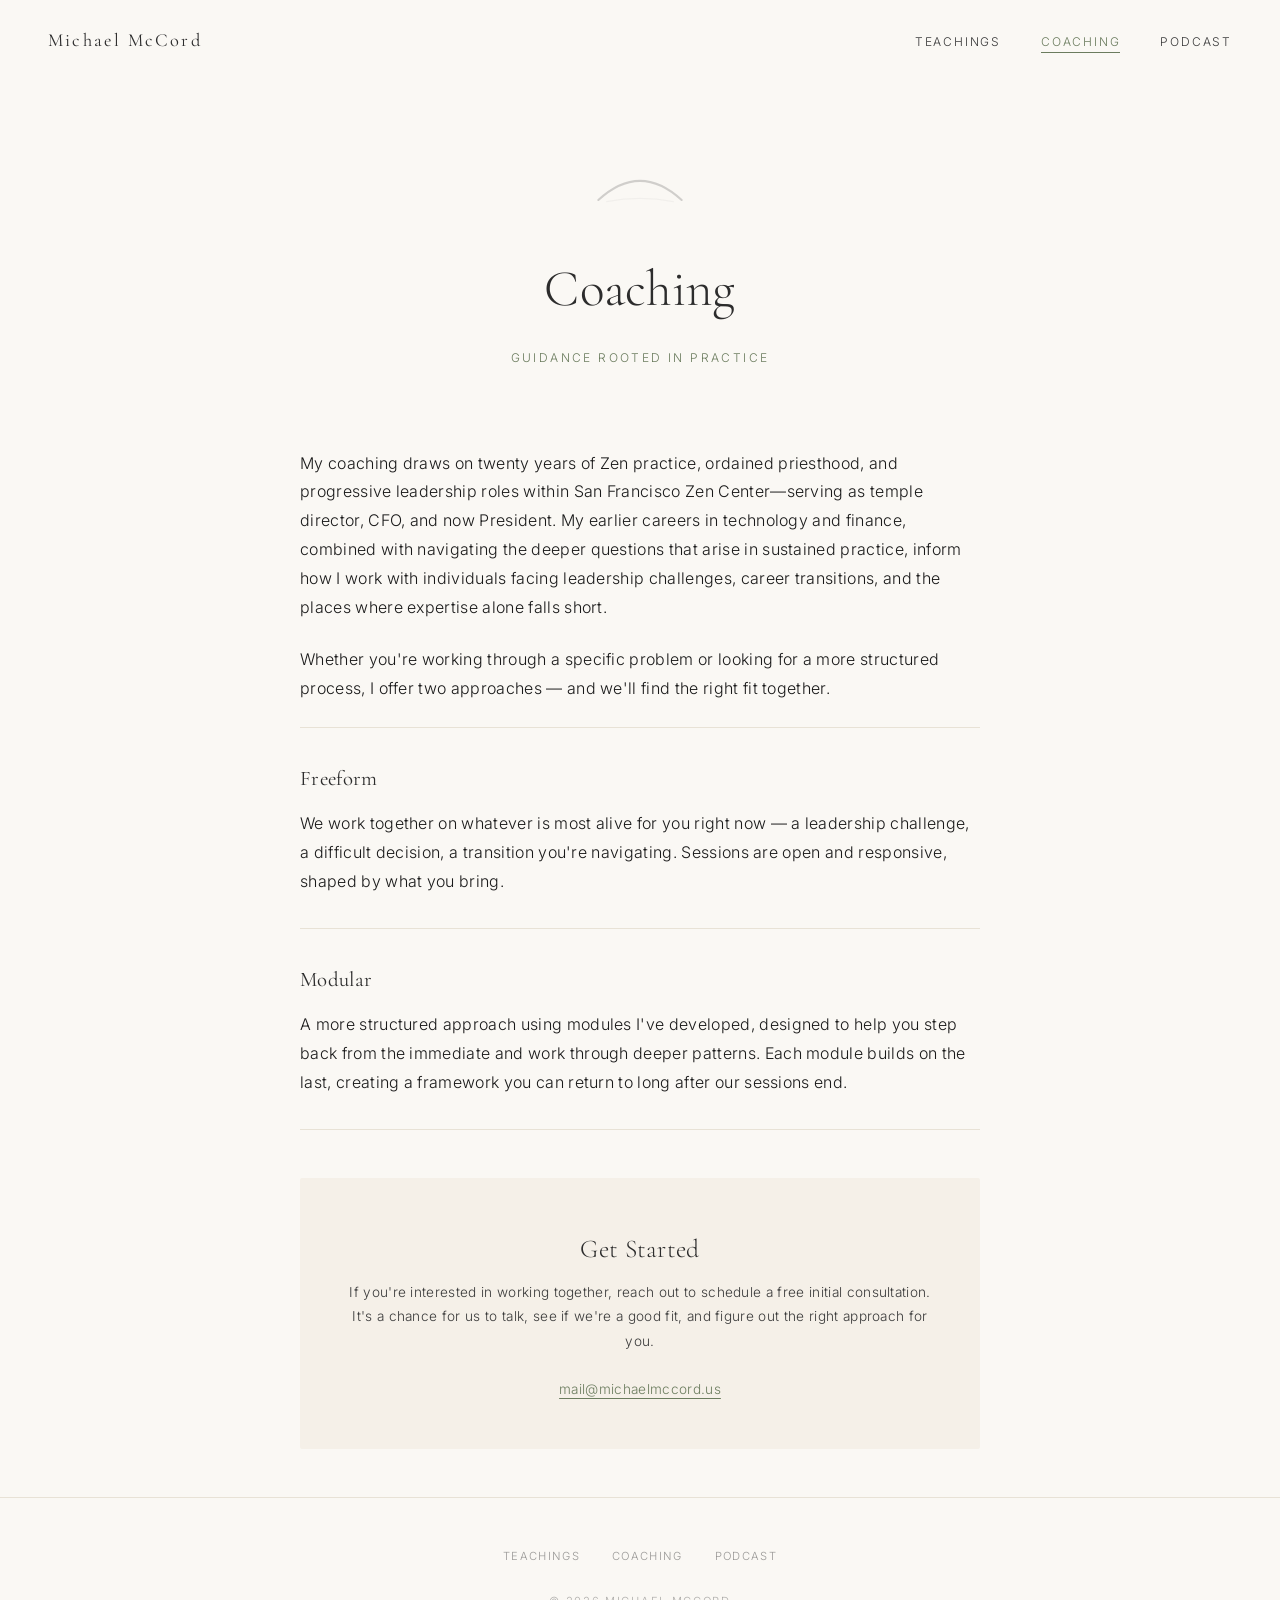
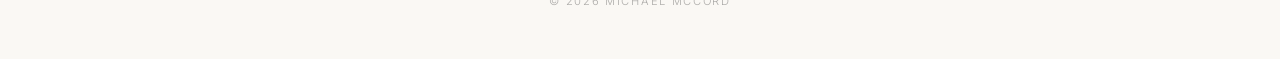
==== commit 80ab2a5d: "Replace coaching pricing with free consultation CTA Remove pricing section and replace with invitati" ====
--- a/coaching.html
+++ b/coaching.html
@@ -61,16 +61,12 @@
         <p>A more structured approach using modules I've developed, designed to help you step back from the immediate and work through deeper patterns. Each module builds on the last, creating a framework you can return to long after our sessions end.</p>
       </div>
 
-      <!-- Pricing -->
+      <!-- Contact -->
       <div class="pricing reveal">
-        <h2>Pricing</h2>
-        <div class="pricing-range">$50 – $200</div>
-        <p class="pricing-note">Per session, sliding scale. Choose what fits your situation.</p>
-        <p class="pricing-note">Minimum commitment of three sessions.</p>
-        <p class="pricing-note">The initial meeting and discussion are free.</p>
+        <h2>Get Started</h2>
+        <p class="pricing-note">If you're interested in working together, reach out to schedule a free initial consultation. It's a chance for us to talk, see if we're a good fit, and figure out the right approach for you.</p>
+        <p class="pricing-note" style="margin-top: 1.5rem;"><a href="mailto:mail@michaelmccord.us" class="cta-link" style="margin-top: 0;">mail@michaelmccord.us</a></p>
       </div>
-
-      <a href="mailto:mail@michaelmccord.us" class="cta-link">Get in touch to begin &rarr;</a>
     </div>
   </section>
 
--- a/styles.css
+++ b/styles.css
@@ -236,6 +236,14 @@
   color: var(--moss);
 }
 
+.brush-stroke {
+  width: 160px;
+  height: 14px;
+  margin: 0 auto 1.5rem;
+  opacity: 0;
+  animation: fadeIn 2s ease forwards;
+}
+
 .page-icon {
   width: 100px;
   height: 50px;
